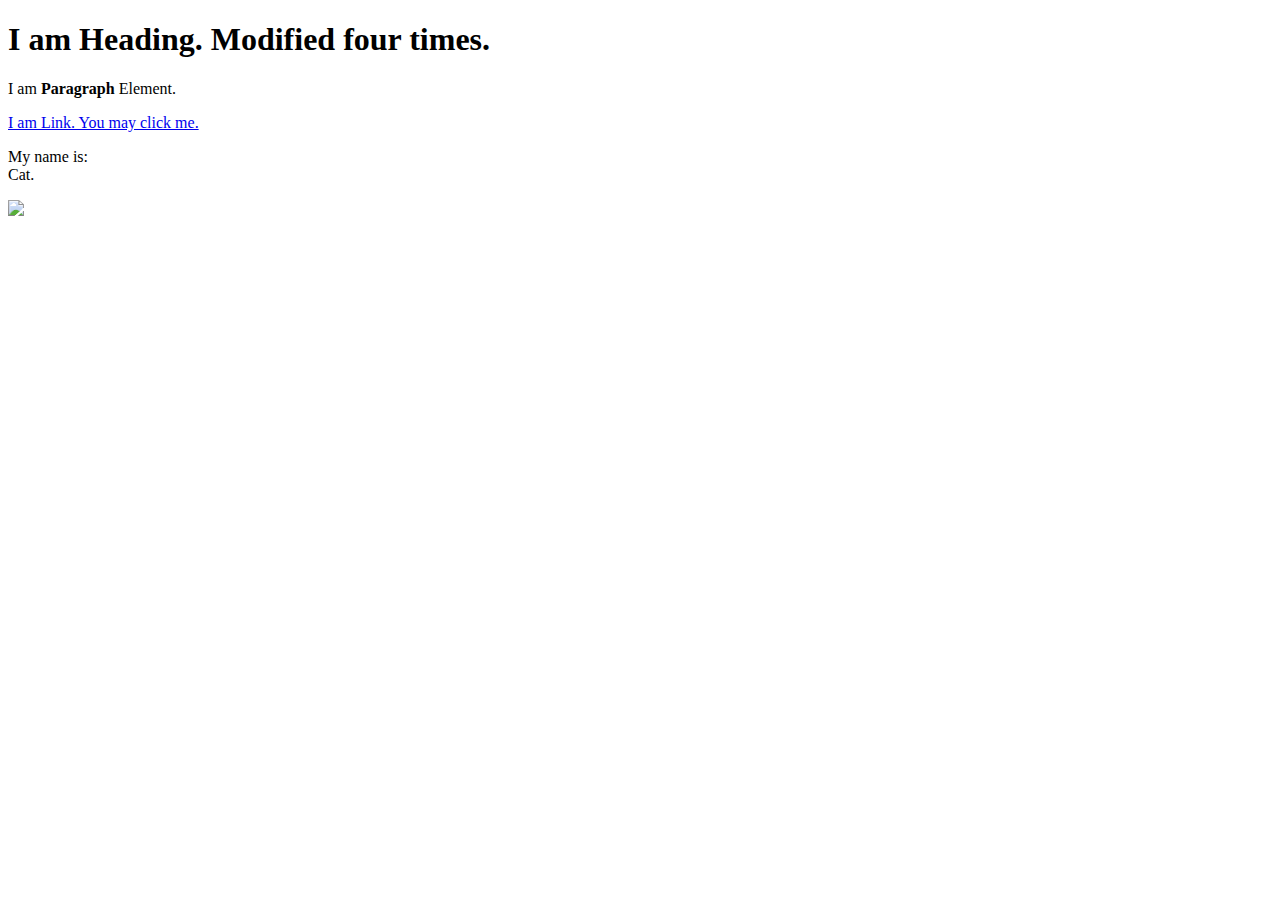
==== index.html @ c4c3c415 "Create index.html" ====
<!DOCTYPE html>
<html>
    <head>
        <title>Test page</title>
    </head>
    <body>
        <h1>I am Heading. Modified four times.</h1>
        <p>I am <b>Paragraph</b> Element.</p>
        <a href="https://google.com" target="_blank" title="Head to Google.">I am Link. You may click me.</a>
        <p>My name is:<br>
        Cat.</p>
        <img src="https://i.redd.it/p1hdpi8t88c91.jpg">
    </body>
</html>
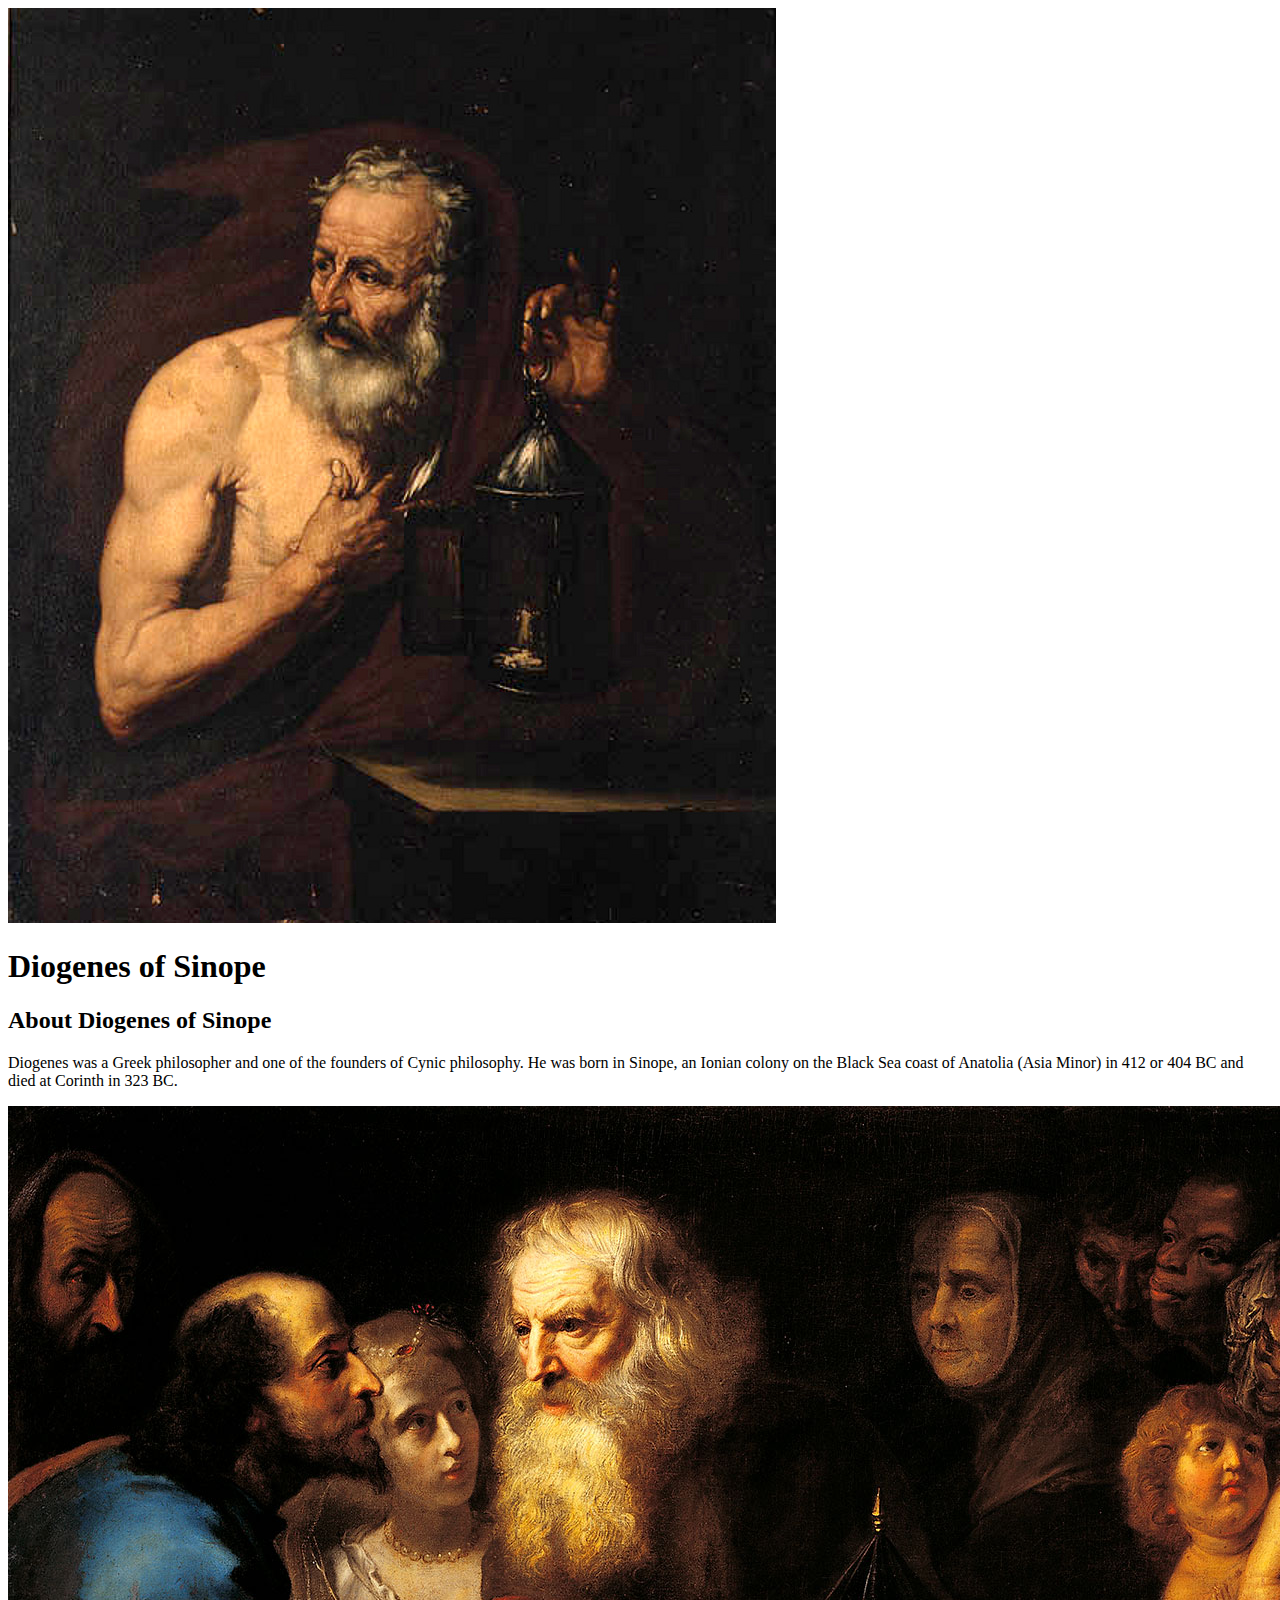
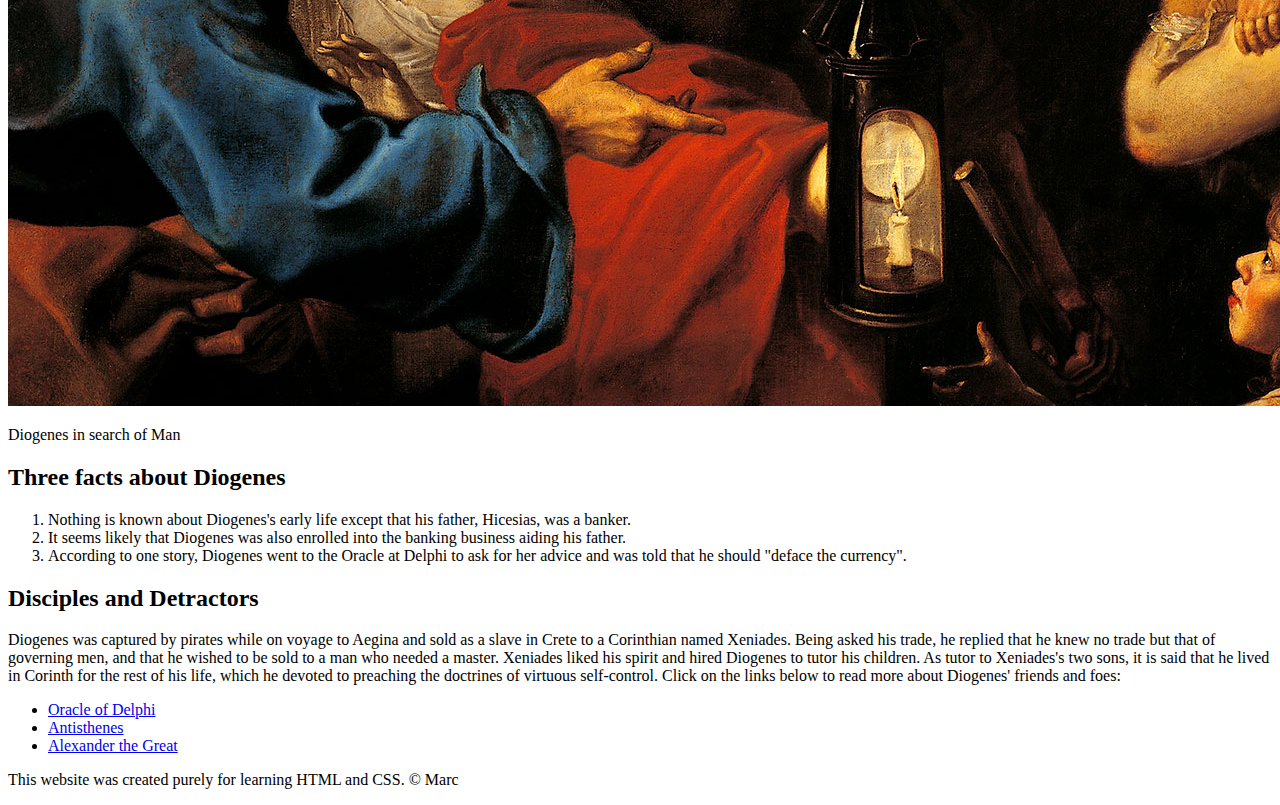
==== commit fcc6f927: "Added our historical figure's index.html file" ====
--- a/index.html
+++ b/index.html
@@ -1,14 +1,49 @@
 <!DOCTYPE html>
 <html>
     <head>
-        <title>Test page</title>
+        <title>Diogenes of Sinope</title>
+        <link rel="icon" href="img/diogenes-avatar.jpg">
     </head>
     <body>
-        <h1>I am Heading. Modified four times.</h1>
-        <p>I am <b>Paragraph</b> Element.</p>
-        <a href="https://google.com" target="_blank" title="Head to Google.">I am Link. You may click me.</a>
-        <p>My name is:<br>
-        Cat.</p>
-        <img src="https://i.redd.it/p1hdpi8t88c91.jpg">
+        <!-- header element -->
+        <header>
+            <img src="img/diogenes-avatar.jpg">
+            <h1>Diogenes of Sinope</h1>
+        </header>
+
+        <!-- main element -->
+        <main>
+            <h2>About Diogenes of Sinope</h2>
+            <p>Diogenes was a Greek philosopher and one of the founders of Cynic philosophy. 
+            He was born in Sinope, an Ionian colony on the Black Sea coast of Anatolia (Asia Minor) 
+            in 412 or 404 BC and died at Corinth in 323 BC.</p>
+            <img src="img/diogenes-big.jpg">
+            <p>Diogenes in search of Man</p>
+
+            <!-- Facts about Diogenes -->
+            <h2>Three facts about Diogenes</h2>
+            <ol>
+                <li>Nothing is known about Diogenes's early life except that his father, Hicesias, was a banker.</li>
+                <li>It seems likely that Diogenes was also enrolled into the banking business aiding his father.</li>
+                <li>According to one story, Diogenes went to the Oracle at Delphi to ask for her advice and was told that he should "deface the currency".</li>
+            </ol>
+
+            <!-- Disciples and Detractors -->
+            <h2>Disciples and Detractors</h2>
+            <p>Diogenes was captured by pirates while on voyage to Aegina and sold as a slave in Crete to a Corinthian named Xeniades. Being asked his trade, he replied that he knew no trade but that of governing men, 
+            and that he wished to be sold to a man who needed a master. Xeniades liked his spirit and hired Diogenes to tutor his children. 
+            As tutor to Xeniades's two sons, it is said that he lived in Corinth for the rest of his life, which he devoted to preaching the doctrines of virtuous self-control.
+            Click on the links below to read more about Diogenes' friends and foes:</p>
+            <ul>
+                <li><a target="_blank" href="https://en.wikipedia.org/wiki/Pythia">Oracle of Delphi</a></li>
+                <li><a target="_blank" href="https://en.wikipedia.org/wiki/Antisthenes">Antisthenes</a></li>
+                <li><a target="_blank" href="https://en.wikipedia.org/wiki/Alexander_the_Great">Alexander the Great</a></li>
+            </ul>
+        </main>
+
+        <!-- Footer element -->
+        <footer>
+            <p>This website was created purely for learning HTML and CSS. &copy; Marc</p>
+        </footer>
     </body>
 </html>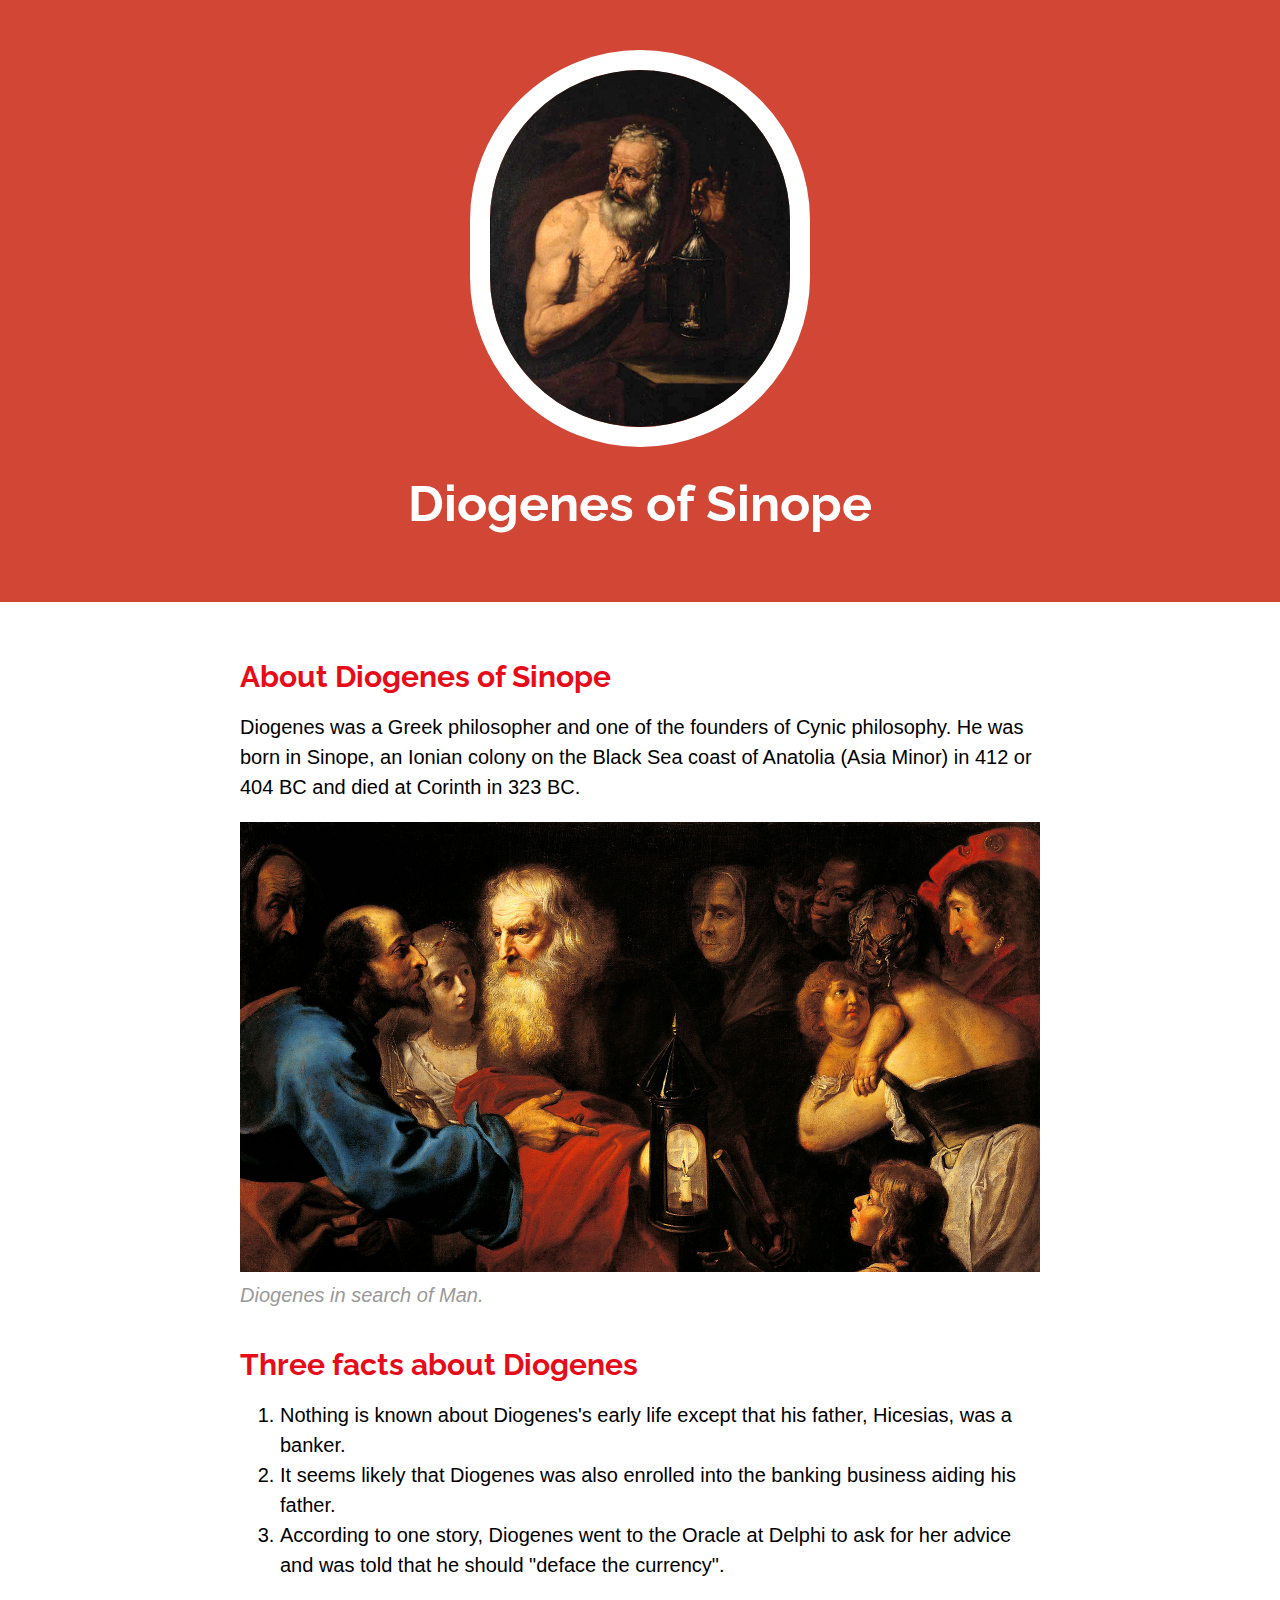
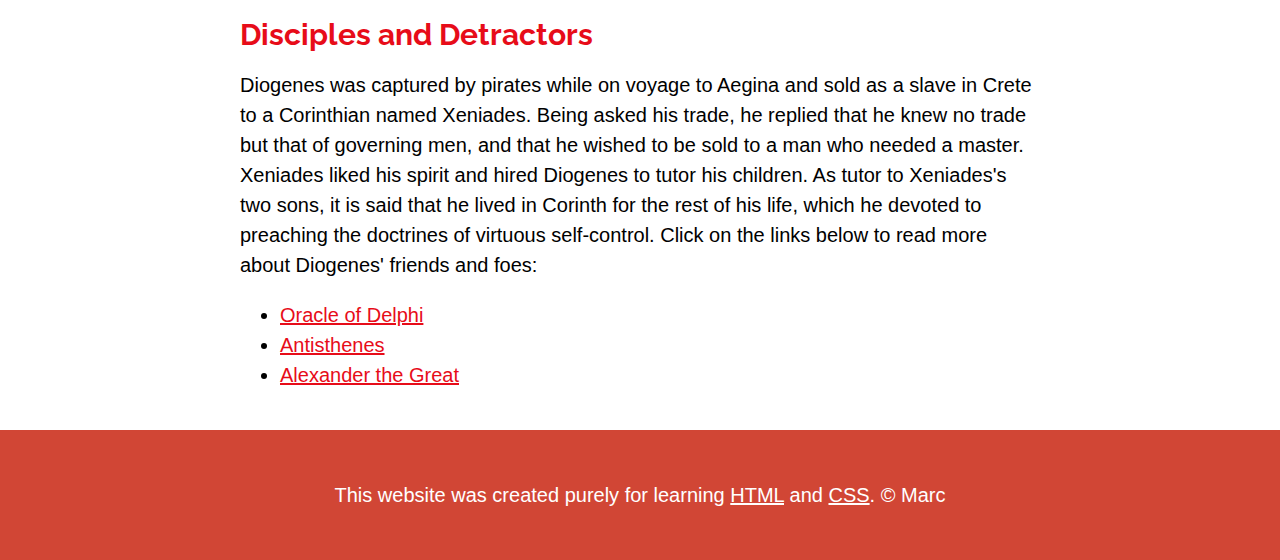
==== commit fe6d4f21: "Wrote the CSS for our historical figure's website" ====
--- a/index.html
+++ b/index.html
@@ -3,6 +3,10 @@
     <head>
         <title>Diogenes of Sinope</title>
         <link rel="icon" href="img/diogenes-avatar.jpg">
+        <link rel="preconnect" href="https://fonts.googleapis.com">
+        <link rel="preconnect" href="https://fonts.gstatic.com" crossorigin>
+        <link href="https://fonts.googleapis.com/css2?family=Raleway&display=swap" rel="stylesheet"> 
+        <link rel="stylesheet" type="text/css" href="css/figure.css">
     </head>
     <body>
         <!-- header element -->
@@ -18,7 +22,7 @@
             He was born in Sinope, an Ionian colony on the Black Sea coast of Anatolia (Asia Minor) 
             in 412 or 404 BC and died at Corinth in 323 BC.</p>
             <img src="img/diogenes-big.jpg">
-            <p>Diogenes in search of Man</p>
+            <p class="caption">Diogenes in search of Man.</p>
 
             <!-- Facts about Diogenes -->
             <h2>Three facts about Diogenes</h2>
@@ -43,7 +47,7 @@
 
         <!-- Footer element -->
         <footer>
-            <p>This website was created purely for learning HTML and CSS. &copy; Marc</p>
+            <p>This website was created purely for learning <a target="_blank" href="https://en.wikipedia.org/wiki/HTML">HTML</a> and <a target="_blank" href="https://en.wikipedia.org/wiki/CSS">CSS</a>. &copy; Marc</p>
         </footer>
     </body>
 </html>--- a/css/figure.css
+++ b/css/figure.css
@@ -0,0 +1,79 @@
+body{
+    margin: 0;
+    font-family: Helvetica, Arial, sans-serif;
+    font-size: 20px;
+    line-height: 30px;
+}
+
+header{
+    background-color: #d14635;
+    text-align: center;
+    padding-top: 50px;
+    padding-bottom: 50px;
+}
+
+h1, h2{
+    font-family: 'Raleway', sans-serif;
+}
+
+header h1{
+    color: white;
+    font-size: 50px;
+}
+
+header img{
+    border-radius: 180px;
+    width: 300px;
+    border: 20px solid white;
+}
+
+main{
+    max-width: 800px;
+    margin: 0 auto;
+    padding: 20px;
+}
+
+main img{
+    max-width: 100%;
+}
+
+h2{
+    font-size: 30px;
+    color: #e70c19;
+    margin: 40px 0 10px;
+}
+
+a{
+    color: #e70c19;
+}
+
+a:hover{
+    color: white;
+    background-color: #483a94;
+}
+
+footer{
+    background-color: #d14635;
+    text-align: center;
+    color: white;
+    padding: 50px;
+}
+
+footer p{
+    margin: 0;
+}
+
+footer a{
+    color: white;
+}
+
+footer a:hover{
+    opacity: .5;
+    background-color: transparent;
+}
+
+p.caption{
+    color: #999;
+    font-style: italic;
+    margin-top: 0;
+}